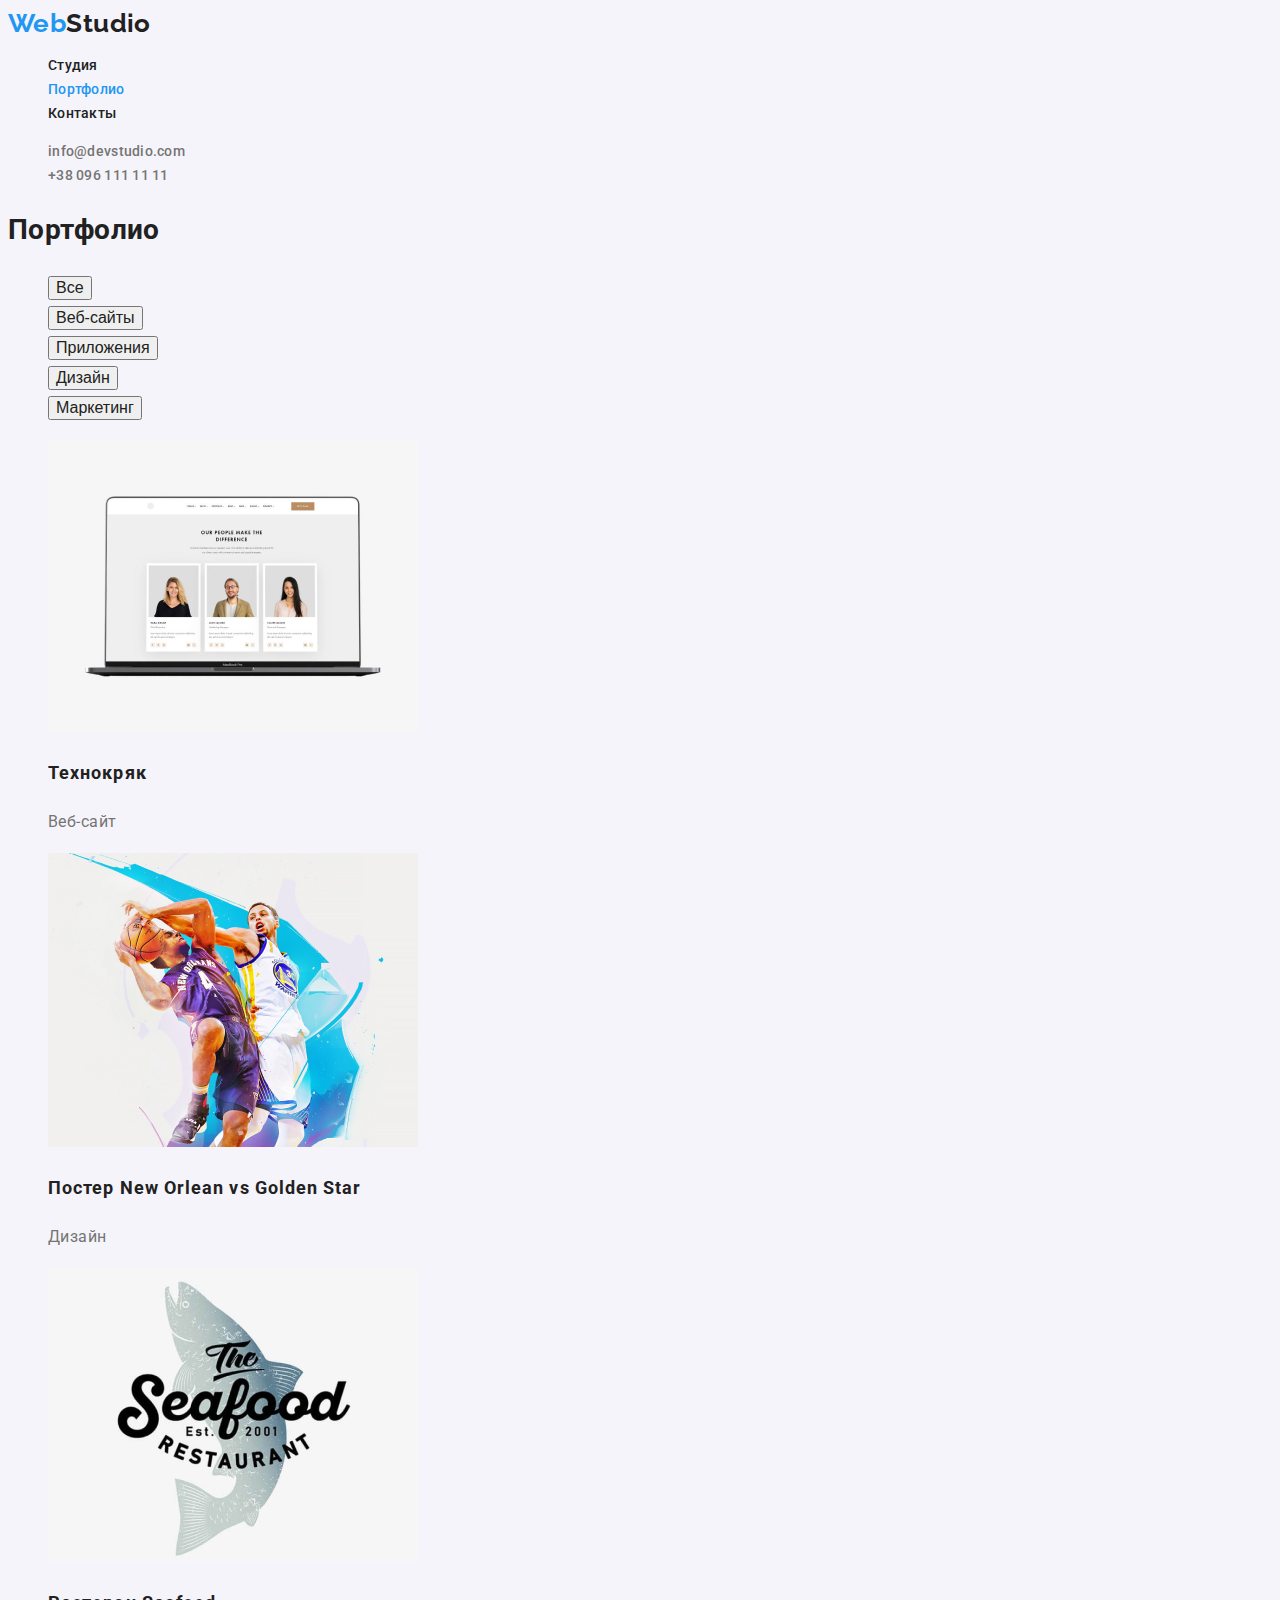
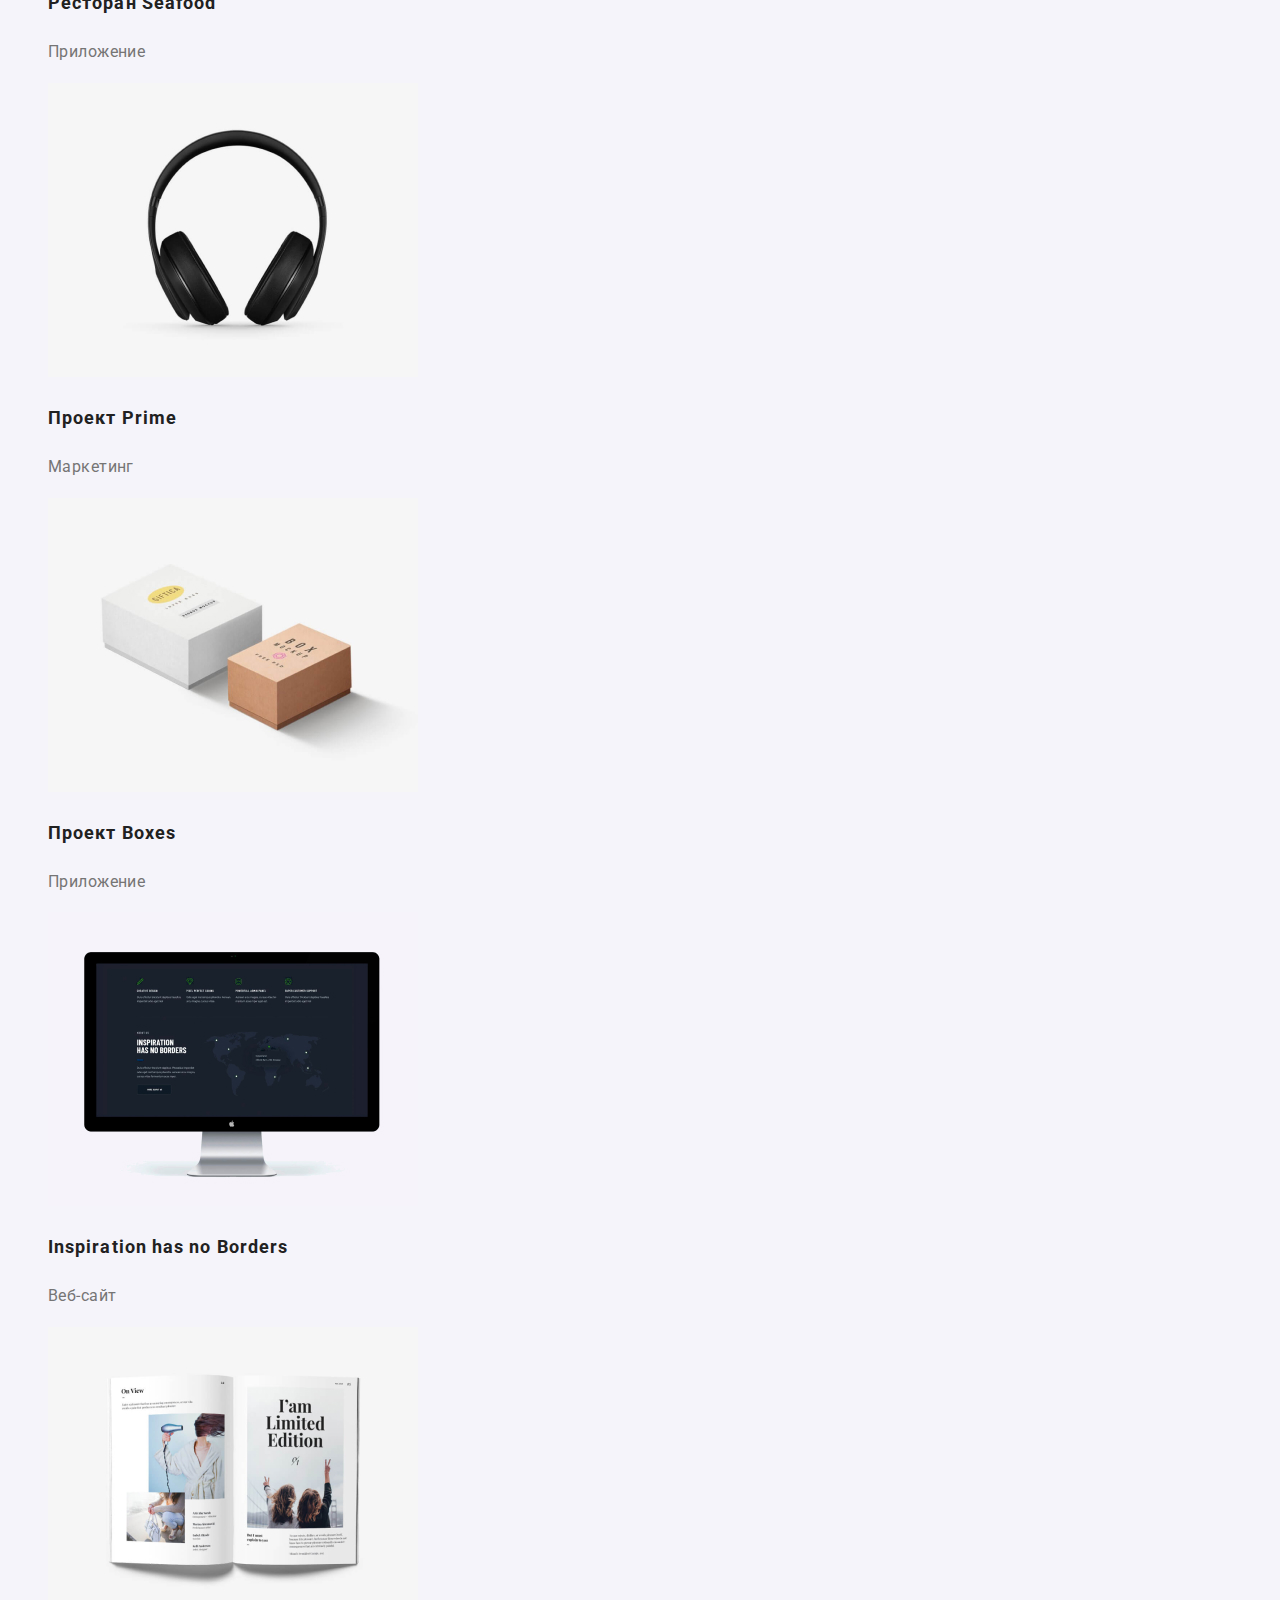
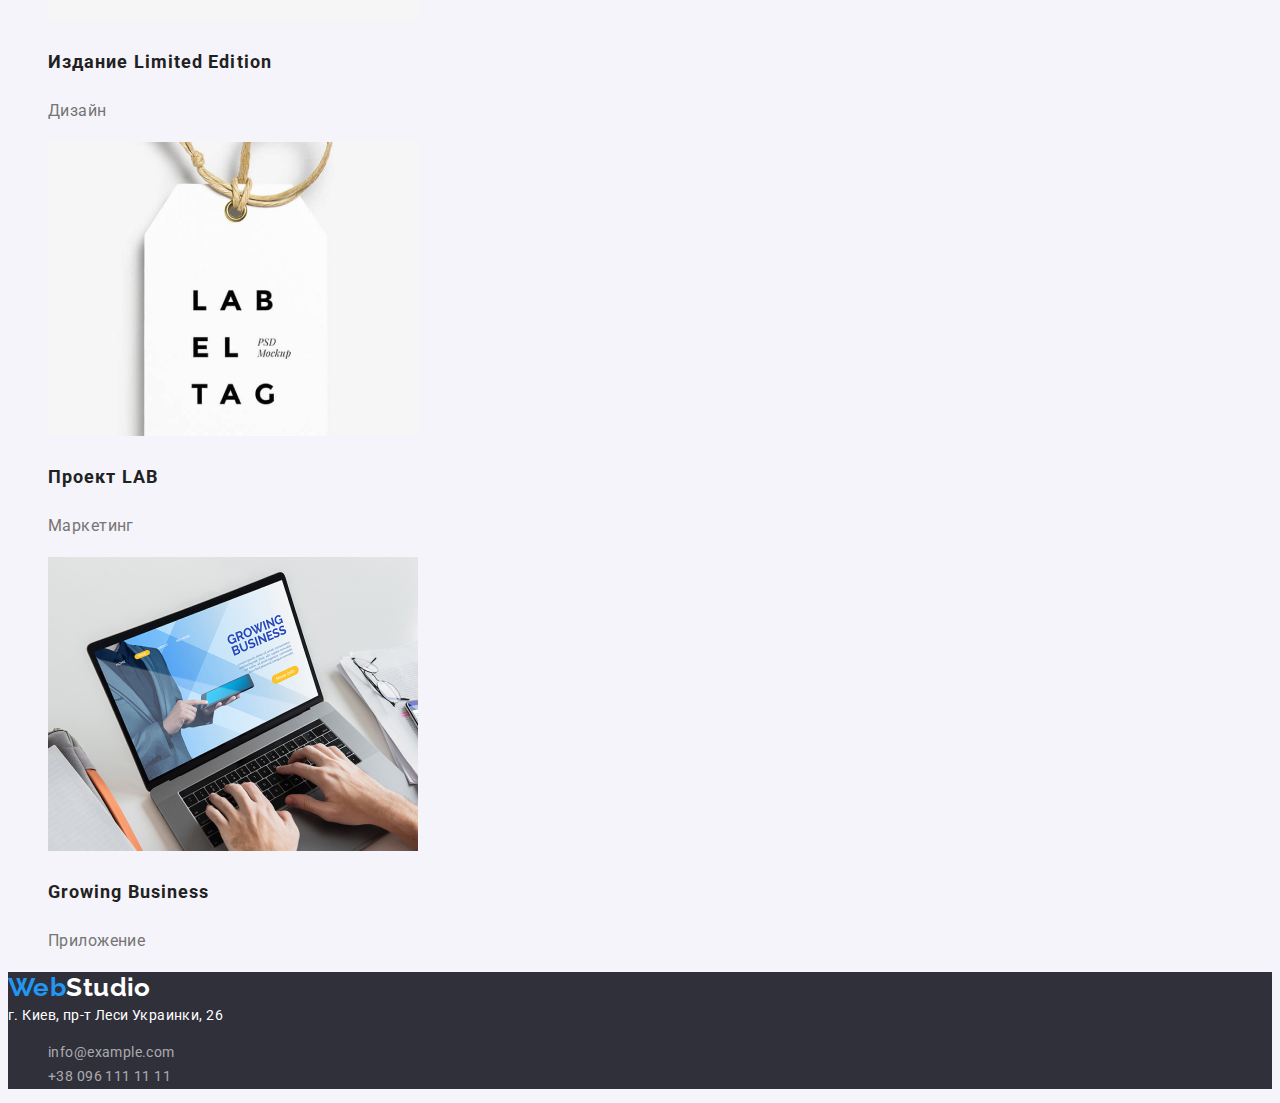
==== portfolio.html @ cd952262 "First commit" ====
<!DOCTYPE html>
<html lang="ru">
    

<head>
    <meta charset="UTF-8">
    <meta name="viewport" content="width=device-width, initial-scale=1.0">
    <title lang="en">Web Studio</title>
    <link rel="preconnect" href="https://fonts.gstatic.com">
    <link href="https://fonts.googleapis.com/css2?family=Raleway:wght@700&family=Roboto:wght@400;500;700&display=swap"
        rel="stylesheet">
    <link rel="stylesheet" href="./css/styles.css">
</head>

<body>
    <header>
        <nav class="site-nav">
            <a href="./index.html" lang="en" class="logo"><span class="logo-web">Web</span>Studio</a>
            <ul>
                <li><a href="./index.html" class="link">Студия</a></li>
                <li><a href="./portfolio.html" class="link current">Портфолио</a></li>
                <li><a href="" class="link">Контакты</a></li>
            </ul>
        </nav>

        <address class="site-nav">
            <ul>
                <li><a href="mailto:info@devstudio.com" class="address">info@devstudio.com</a></li>
                <li><a href="tel:+380961111111" class="address">+38 096 111 11 11</a></li>
            </ul>
        </address>
    </header>
<main>
<section>
    <h1>Портфолио</h1>
    <ul class="filter">
        <li>
            <button type="button" class="filter-button">
             Все
             </button>
        </li>
        <li>
            <button type="button" class="filter-button">
             Веб-сайты
             </button>
        </li>
        <li>
            <button type="button" class="filter-button">
             Приложения
             </button>
        </li>
        <li>
            <button type="button" class="filter-button">
             Дизайн
             </button>
        </li>
        <li>
            <button type="button" class="filter-button">
             Маркетинг
             </button>
        </li>
    </ul>

    <ul class="projects">
        <li>
            <a href="" class="item-link">
                <img src="./images/portfolio-1.jpg" alt="Ноутбук с открытым веб-сайтом" width="370" height="294">
                <h2 class="item-link company">Технокряк</h2>
                <p class="item-link filter">Веб-сайт</p>
            </a>
        </li>
        <li>
            <a href="" class="item-link">
                <img src="./images/portfolio-2.jpg" alt="Постер New Orlean" width="370" height="294">
                <h2 class="item-link company">Постер New Orlean vs Golden Star</h2>
                <p class="item-link filter">Дизайн</p>
            </a>
        </li>
        <li>
            <a href="" class="item-link">
                <img src="./images/portfolio-3.jpg" alt="Логотип сиифууд" width="370" height="294">
                <h2 class="item-link company">Ресторан Seafood</h2>
                <p  class="item-link filter">Приложение</p>
            </a>
        </li>
        <li>
            <a href="" class="item-link">
                <img src="./images/portfolio-4.jpg" alt="Наушники" width="370" height="294">
                <h2 class="item-link company">Проект Prime</h2>
                <p class="item-link filter">Маркетинг</p>
            </a>
        </li>
        <li>
            <a href="" class="item-link">
                <img src="./images/portfolio-5.jpg" alt="Две коробки" width="370" height="294">
                <h2 class="item-link company">Проект Boxes</h2>
                <p class="item-link filter">Приложение</p>
            </a>
        </li>
        <li>
            <a href="" class="item-link">
                <img src="./images/portfolio-6.jpg" alt="Аймак с открытым веб-сайтом" width="370" height="294">
                <h2 class="item-link company">Inspiration has no Borders</h2>
                <p class="item-link filter">Веб-сайт</p>
            </a>
        </li>
        <li>
            <a href="" class="item-link">
                <img src="./images/portfolio-7.jpg" alt="Открытый журнал" width="370" height="294">
                <h2 class="item-link company">Издание Limited Edition</h2>
                <p class="item-link filter">Дизайн</p>
            </a>
        </li>
        <li>
            <a href=""  class="item-link">
                <img src="./images/portfolio-8.jpg" alt="Лейбл на шнурочке" width="370" height="294">
                <h2 class="item-link company">Проект LAB</h2>
                <p class="item-link filter">Маркетинг</p>
            </a>
        </li>
        <li>
            <a href="" class="item-link">
                <img src="./images/portfolio-9.jpg" alt="Ноутбук с открытым веб-сайтом" width="370" height="294">
                <h2 class="item-link company">Growing Business</h2>
                <p href="" class="item-link filter">Приложение</p>
            </a>
        </li>
    </ul>
</section>
</main>
    

    <footer class="footer">
    
        <a href="./index.html" lang="en" class="logo"><span class="logo-web">Web</span>Studio</a>
    
    
        <address class="address">
            г. Киев, пр-т Леси Украинки, 26
        </address>
        <ul>
            <li><a href="mailto:info@example.com" class="link">info@example.com</a></li>
            <li><a href="tel:+380961111111" class="link">+38 096 111 11 11</a></li>
        </ul>
    
    
    </footer>
    </body>
    
    </html>
---- css/styles.css ----
/*
Цветовая палитра:
черный цвет текста #212121
серый цвет текста #757575
белый цвет текста #FFFFFF
голубой цвет #2196F3
цвет фона #F5F4FA
*/

:root {
  --primary-text-color: #212121;
  --secondary-text-color: #757575;
  --accent-color: #2196f3;
  --second-accent-color: #ffffff;
  --background-color: #f5f4fa;
  --fotter-link-color: rgba(255, 255, 255, 0.6);
  --secondary-backround-color: #2f303a;
}

/*Убираем точки у элементов списка  */
ul {
  list-style: none;
}

/* Меняем цвет бекграунда и текста */
body {
  background-color: var(--background-color);
  color: var(--primary-text-color);
  font-family: Roboto, sans-serif;
  font-size: 14px;
  line-height: 1.71;
  letter-spacing: 0.03em;
}

.team h2,
.wedo h2 {
  font-weight: 700;
  font-size: 36px;
  line-height: 1.16;
  text-align: center;
  letter-spacing: 0.03em;
}
/* меняем шрифт h3 принципов */
.principles h3 {
  font-weight: 700;
  font-size: 14px;
  line-height: 1.14;
  text-transform: uppercase;
}

/* меняем шрифт h3 команды */

.team h3 {
  font-weight: 500;
  font-size: 16px;
  line-height: 1.19;
  text-align: center;
}

/* Меняем секондари текст */
.team .secondary-text {
  font-size: 16px;
  line-height: 1.19;
  text-align: center;
}

/* Красим часть Лого */
.logo-web {
  color: var(--accent-color);
}

/* Шрифт лого */
.logo {
  font-family: Raleway, sans-serif;
  font-weight: 700;
  font-size: 26px;
  line-height: 1.19;
}
/*  */

/* Меняем цвет ссылок*/
.site-nav .link,
.filter .filter-button,
.item-link,
.logo {
  color: var(--primary-text-color);
  text-decoration: none;
}

/* Меняем шрифт в навигации */
.site-nav .link,
.site-nav .address {
  font-style: normal;
  font-weight: 500;
  font-size: 14px;
  line-height: 1.14;
  letter-spacing: 0.02em;
  text-decoration: none;
}

/* .site-nav .link:hover, */
.site-nav .link:focus,
.site-nav .link:hover,
.site-nav .address:hover,
.site-nav .address:focus,
.footer .link:hover,
.footer .link:focus {
  color: var(--accent-color);
}

/* Цвет ссылки на текущей странице */

.site-nav .current {
  color: var(--accent-color);
}

/* меняем цвет кнопок фильтра */
.filter .filter-button:hover,
.filter .filter-button:focus,
.hero .button {
  color: var(--second-accent-color);
  background-color: var(--accent-color);
}

/* текст кнопок фильтра */

.filter .filter-button {
  font-weight: 500;
  font-size: 16px;
  line-height: 1, 62;
  text-align: center;
}

/* Меняем шрифт героя */
.hero-title {
  color: var(--second-accent-color);
  font-weight: 900;
  font-size: 44px;
  line-height: 1.36;
  text-align: center;
  letter-spacing: 0.06em;
  text-transform: uppercase;
}

/* Меняем цвет текста в абзацах и почты и телефона*/
.secondary-text,
.site-nav .address {
  color: var(--secondary-text-color);
}

/* Меняем цвет текста ссылок в подвале*/

.footer .link {
  color: var(--fotter-link-color);
  text-decoration: none;
}

.footer .address {
  color: var(--second-accent-color);
  font-size: 14px;
  line-height: 1.71;
  font-style: normal;
}

.footer .logo {
  color: var(--second-accent-color);
}

/* Меняем бекграунд героя и футера  */
.hero,
.footer {
  background-color: var(--secondary-backround-color);
}

.company {
  font-weight: 700;
  font-size: 18px;
  line-height: 2;
  letter-spacing: 0.06em;
}

.filter {
  color: var(--secondary-text-color);
  font-size: 16px;
  line-height: 1.87;
}
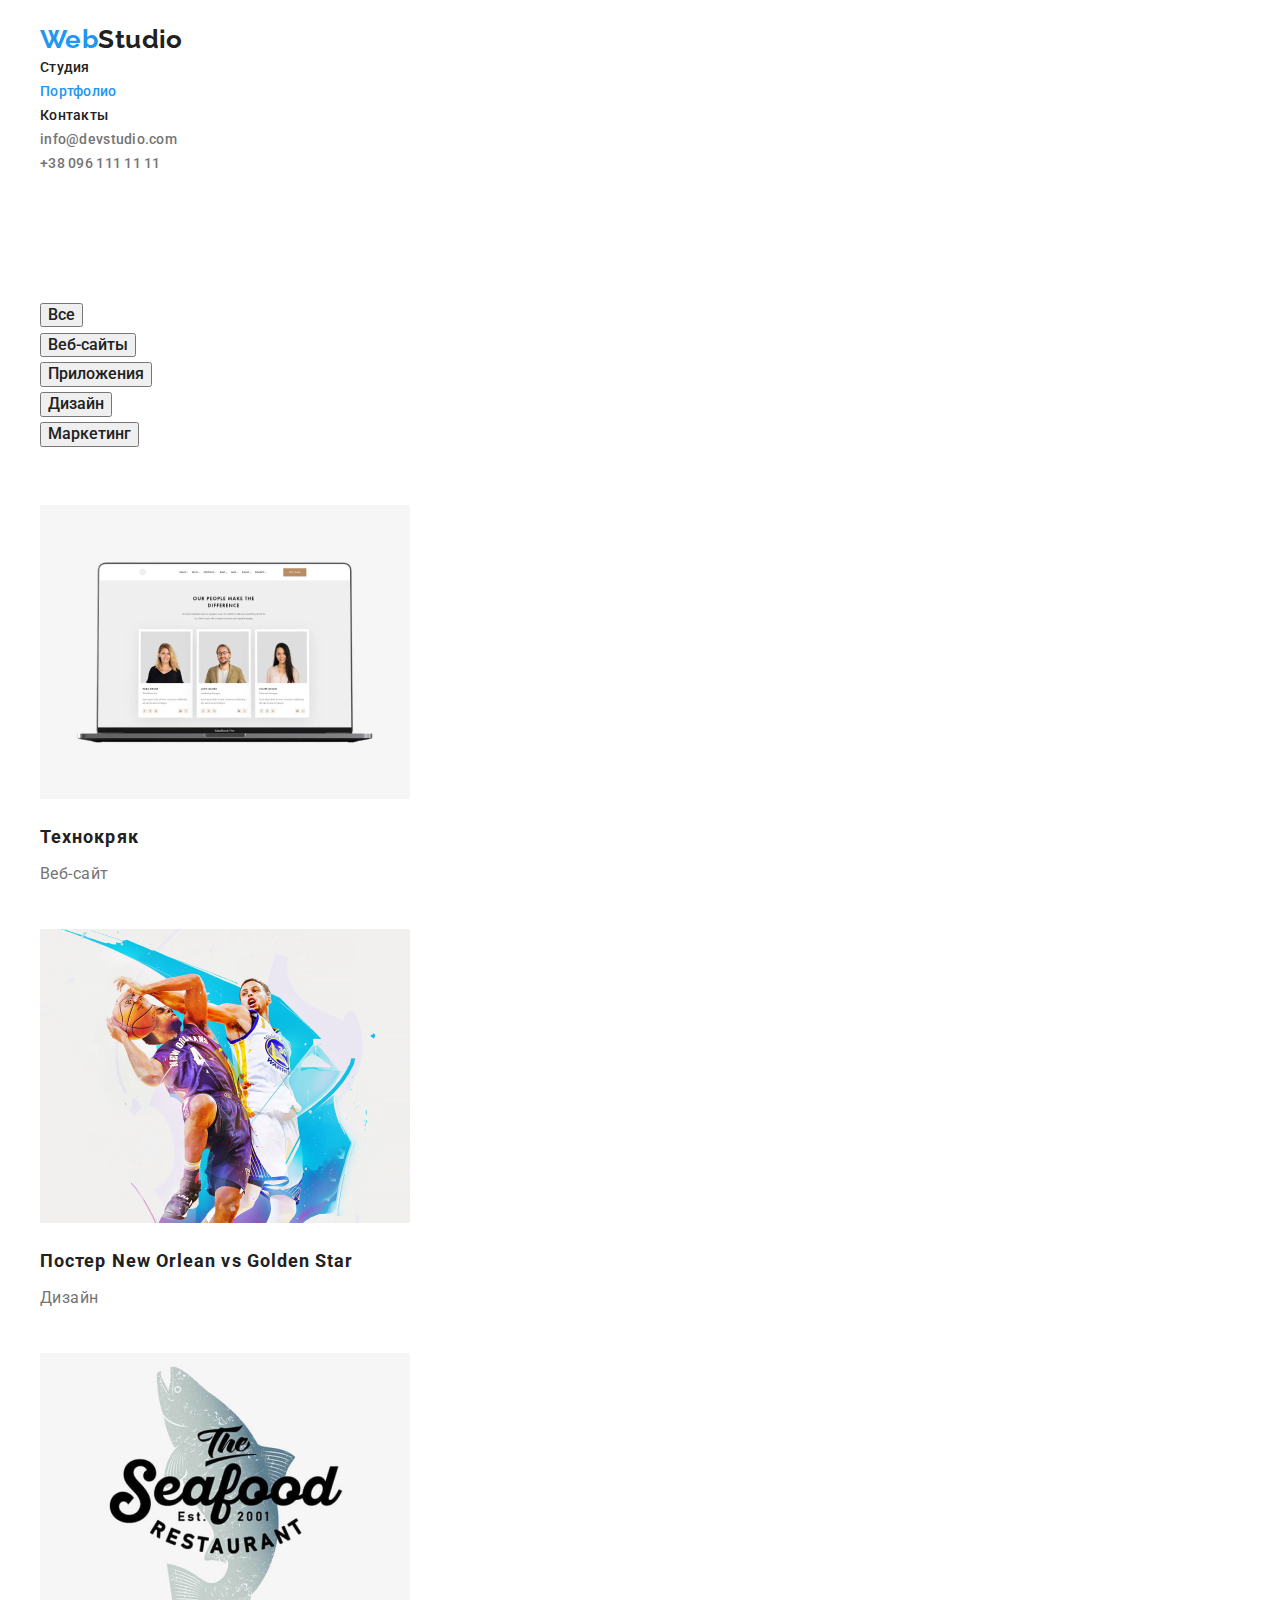
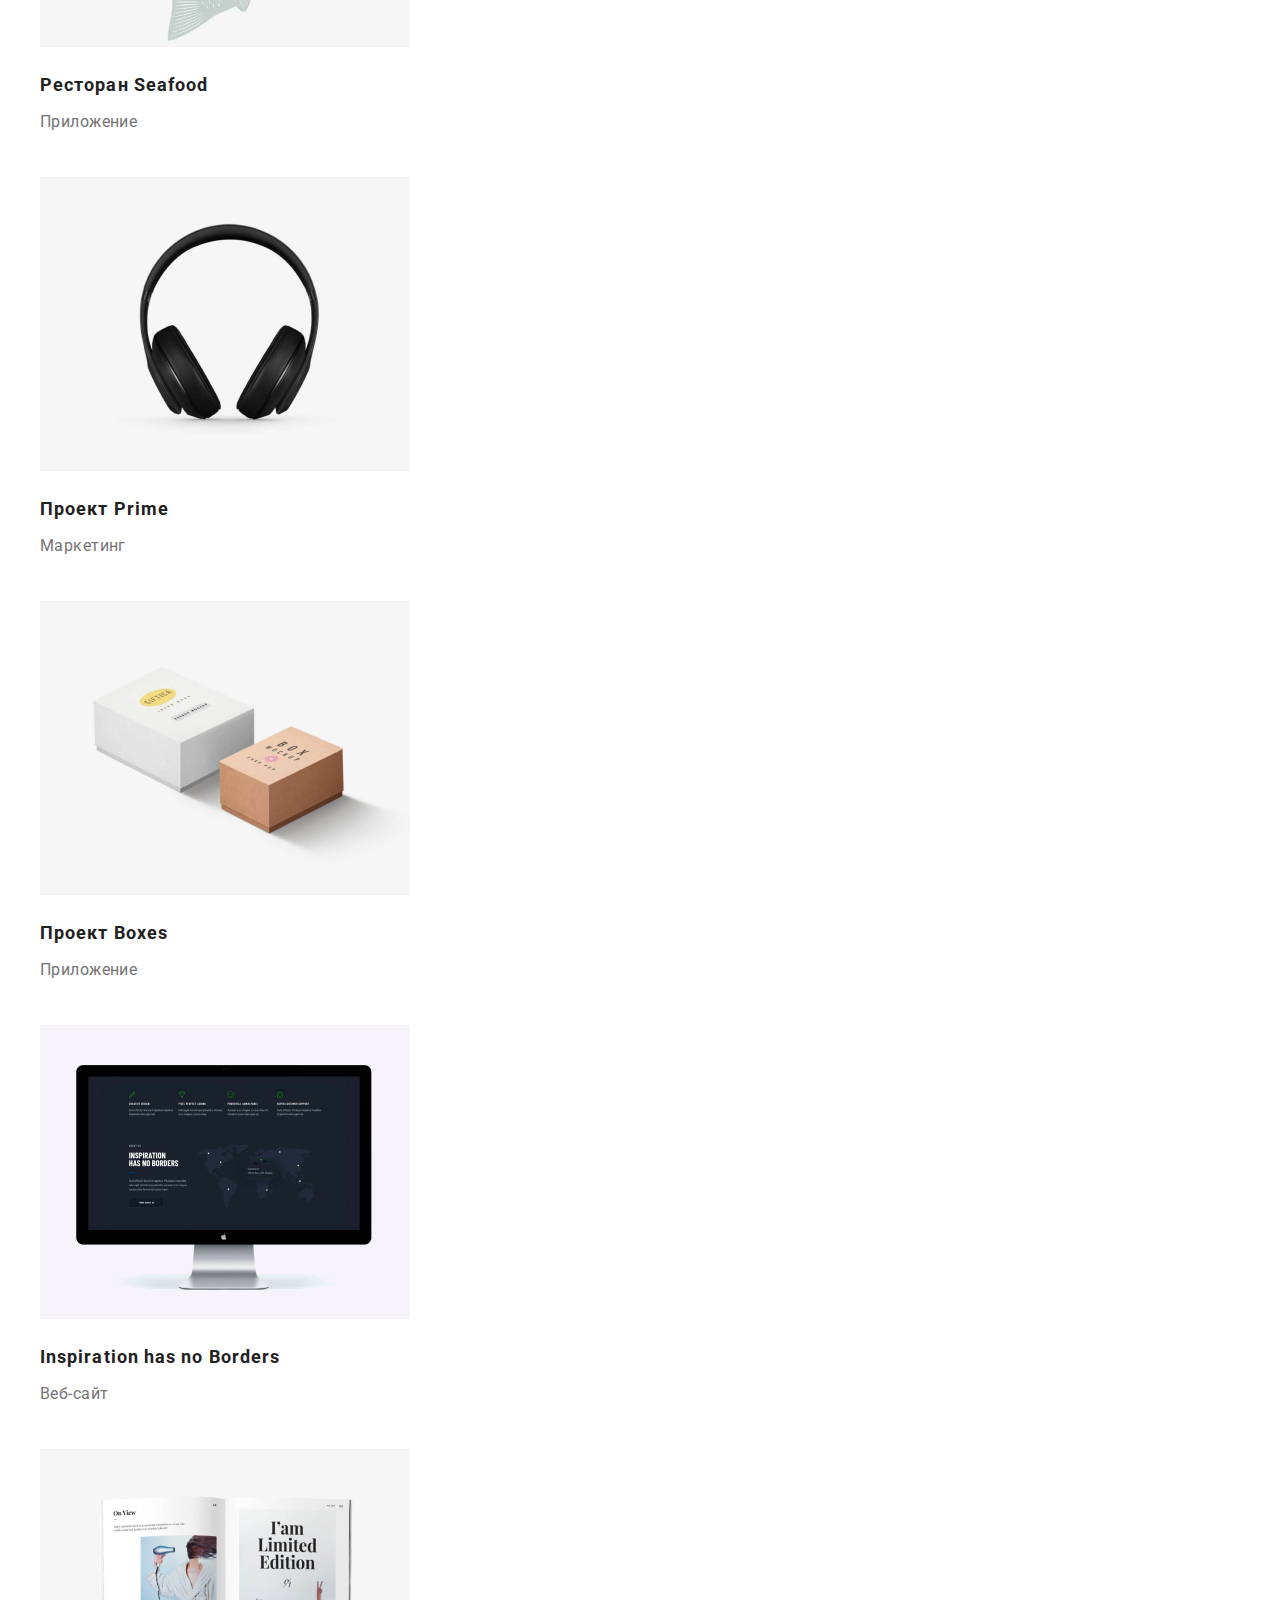
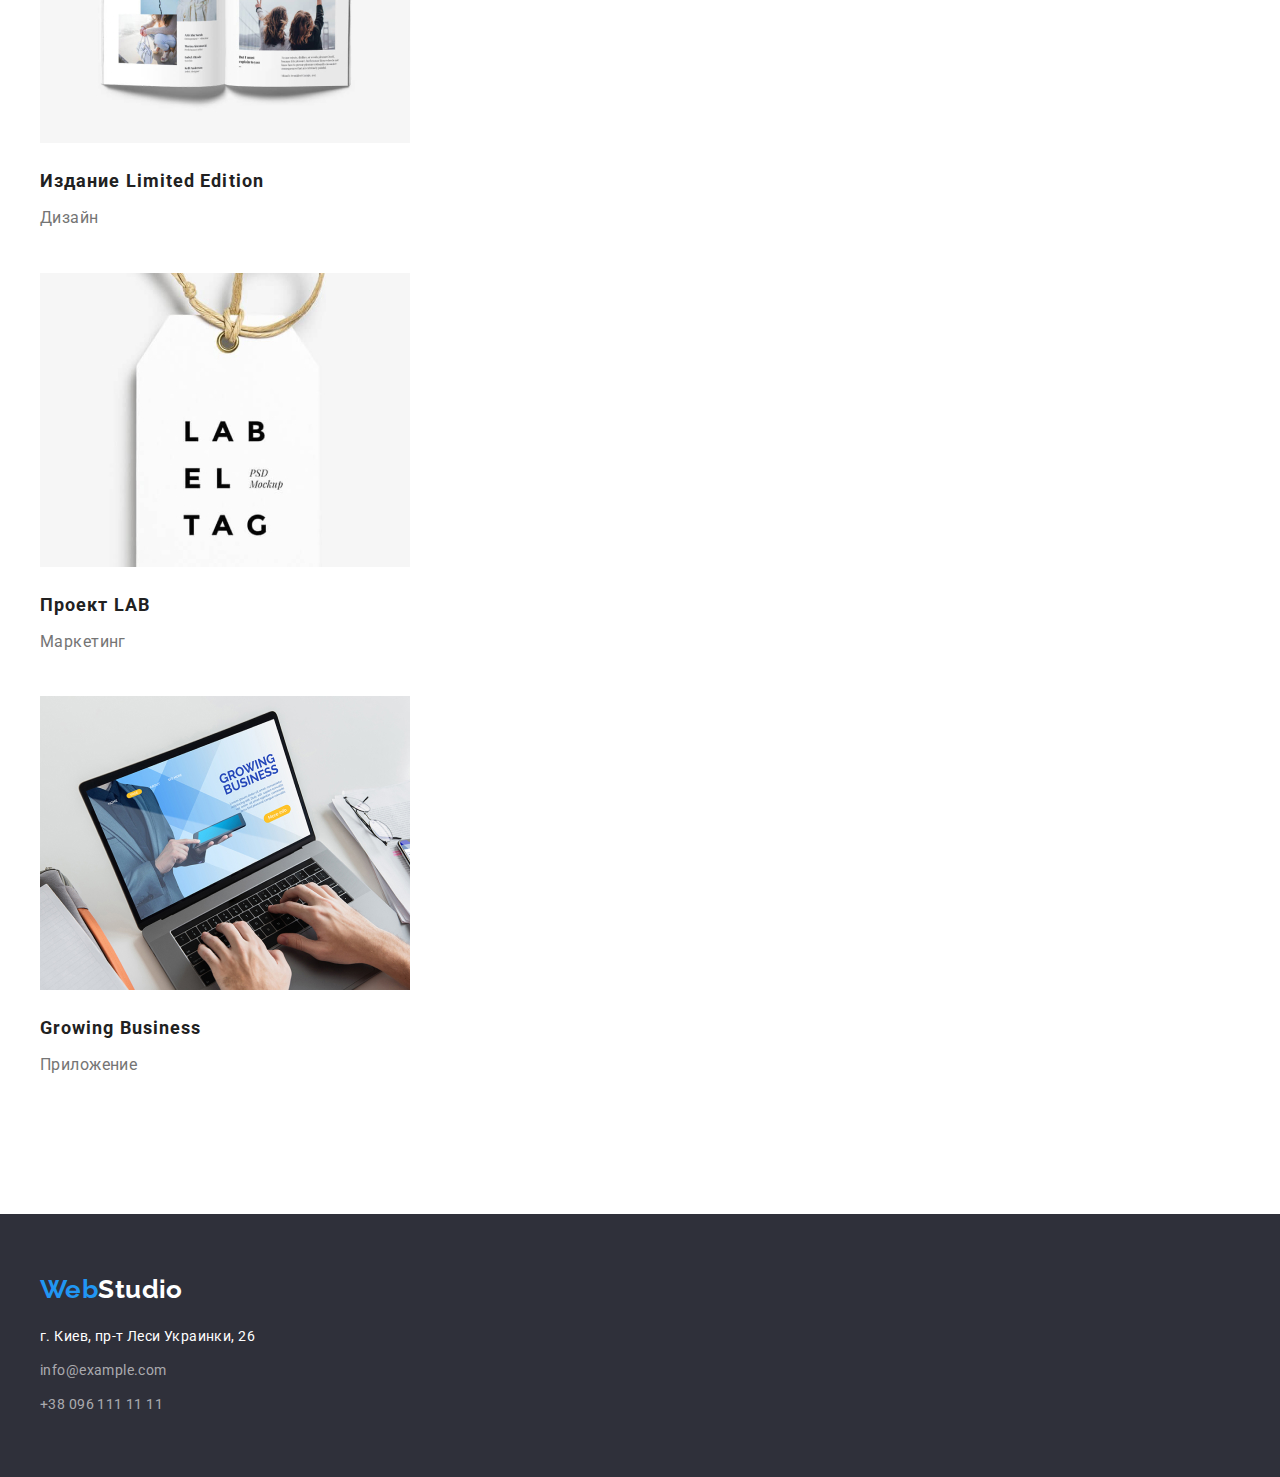
==== commit 5138dcd2: "Добавляет падинг и маржн" ====
--- a/portfolio.html
+++ b/portfolio.html
@@ -1,38 +1,43 @@
 <!DOCTYPE html>
 <html lang="ru">
-    
 
 <head>
     <meta charset="UTF-8">
     <meta name="viewport" content="width=device-width, initial-scale=1.0">
     <title lang="en">Web Studio</title>
     <link rel="preconnect" href="https://fonts.gstatic.com">
-    <link href="https://fonts.googleapis.com/css2?family=Raleway:wght@700&family=Roboto:wght@400;500;700&display=swap"
+    <link
+        href="https://fonts.googleapis.com/css2?family=Raleway:wght@700&family=Roboto:wght@400;500;700;900&display=swap"
         rel="stylesheet">
+
+    <link rel="stylesheet"
+        href="https://cdnjs.cloudflare.com/ajax/libs/modern-normalize/1.0.0/modern-normalize.min.css">
     <link rel="stylesheet" href="./css/styles.css">
 </head>
 
 <body>
-    <header>
-        <nav class="site-nav">
-            <a href="./index.html" lang="en" class="logo"><span class="logo-web">Web</span>Studio</a>
-            <ul>
-                <li><a href="./index.html" class="link">Студия</a></li>
-                <li><a href="./portfolio.html" class="link current">Портфолио</a></li>
-                <li><a href="" class="link">Контакты</a></li>
-            </ul>
-        </nav>
-
-        <address class="site-nav">
-            <ul>
-                <li><a href="mailto:info@devstudio.com" class="address">info@devstudio.com</a></li>
-                <li><a href="tel:+380961111111" class="address">+38 096 111 11 11</a></li>
-            </ul>
-        </address>
+    <header class="header">
+        <div class="container">
+            <nav class="site-nav">
+                <a href="./" lang="en" class="logo"><span class="logo-web">Web</span>Studio</a>
+                <ul>
+                    <li class="nav-item"><a href="./index.html" class="link">Студия</a></li>
+                    <li class="nav-item"><a href="./portfolio.html" class="link current">Портфолио</a></li>
+                    <li class="nav-item"><a href="" class="link">Контакты</a></li>
+                </ul>
+            </nav>
+            <address class="site-nav">
+                <ul>
+                    <li><a href="mailto:info@devstudio.com" class="address">info@devstudio.com</a></li>
+                    <li><a href="tel:+380961111111" class="address">+38 096 111 11 11</a></li>
+                </ul>
+            </address>
+        </div>
     </header>
 <main>
-<section>
-    <h1>Портфолио</h1>
+<section class="container portfolio">
+    <div class="filter-block">
+    <h1 class="none-display">Портфолио</h1>
     <ul class="filter">
         <li>
             <button type="button" class="filter-button">
@@ -60,65 +65,66 @@
              </button>
         </li>
     </ul>
-
+    </div>
+    <div class="projects-block">
     <ul class="projects">
-        <li>
+        <li class="project-item">
             <a href="" class="item-link">
                 <img src="./images/portfolio-1.jpg" alt="Ноутбук с открытым веб-сайтом" width="370" height="294">
                 <h2 class="item-link company">Технокряк</h2>
                 <p class="item-link filter">Веб-сайт</p>
             </a>
         </li>
-        <li>
+        <li class="project-item">
             <a href="" class="item-link">
                 <img src="./images/portfolio-2.jpg" alt="Постер New Orlean" width="370" height="294">
                 <h2 class="item-link company">Постер New Orlean vs Golden Star</h2>
                 <p class="item-link filter">Дизайн</p>
             </a>
         </li>
-        <li>
+        <li class="project-item">
             <a href="" class="item-link">
                 <img src="./images/portfolio-3.jpg" alt="Логотип сиифууд" width="370" height="294">
                 <h2 class="item-link company">Ресторан Seafood</h2>
                 <p  class="item-link filter">Приложение</p>
             </a>
         </li>
-        <li>
+        <li class="project-item">
             <a href="" class="item-link">
                 <img src="./images/portfolio-4.jpg" alt="Наушники" width="370" height="294">
                 <h2 class="item-link company">Проект Prime</h2>
                 <p class="item-link filter">Маркетинг</p>
             </a>
         </li>
-        <li>
+        <li class="project-item">
             <a href="" class="item-link">
                 <img src="./images/portfolio-5.jpg" alt="Две коробки" width="370" height="294">
                 <h2 class="item-link company">Проект Boxes</h2>
                 <p class="item-link filter">Приложение</p>
             </a>
         </li>
-        <li>
+        <li class="project-item">
             <a href="" class="item-link">
                 <img src="./images/portfolio-6.jpg" alt="Аймак с открытым веб-сайтом" width="370" height="294">
                 <h2 class="item-link company">Inspiration has no Borders</h2>
                 <p class="item-link filter">Веб-сайт</p>
             </a>
         </li>
-        <li>
+        <li class="project-item">
             <a href="" class="item-link">
                 <img src="./images/portfolio-7.jpg" alt="Открытый журнал" width="370" height="294">
                 <h2 class="item-link company">Издание Limited Edition</h2>
                 <p class="item-link filter">Дизайн</p>
             </a>
         </li>
-        <li>
+        <li class="project-item">
             <a href=""  class="item-link">
                 <img src="./images/portfolio-8.jpg" alt="Лейбл на шнурочке" width="370" height="294">
                 <h2 class="item-link company">Проект LAB</h2>
                 <p class="item-link filter">Маркетинг</p>
             </a>
         </li>
-        <li>
+        <li class="project-item">
             <a href="" class="item-link">
                 <img src="./images/portfolio-9.jpg" alt="Ноутбук с открытым веб-сайтом" width="370" height="294">
                 <h2 class="item-link company">Growing Business</h2>
@@ -126,24 +132,26 @@
             </a>
         </li>
     </ul>
+    </div>
 </section>
 </main>
     
 
     <footer class="footer">
+        <div class="container">
     
-        <a href="./index.html" lang="en" class="logo"><span class="logo-web">Web</span>Studio</a>
+            <a href="./" lang="en" class="logo"><span class="logo-web">Web</span>Studio</a>
     
     
-        <address class="address">
-            г. Киев, пр-т Леси Украинки, 26
-        </address>
-        <ul>
-            <li><a href="mailto:info@example.com" class="link">info@example.com</a></li>
-            <li><a href="tel:+380961111111" class="link">+38 096 111 11 11</a></li>
-        </ul>
+            <address class="address">
+                г. Киев, пр-т Леси Украинки, 26
+            </address>
+            <ul class="footer-contacts">
+                <li class="mrg"><a href="mailto:info@example.com" class="link">info@example.com</a></li>
+                <li><a href="tel:+380961111111" class="link">+38 096 111 11 11</a></li>
+            </ul>
     
-    
+        </div>
     </footer>
     </body>
     
--- a/css/styles.css
+++ b/css/styles.css
@@ -12,16 +12,26 @@
   --secondary-text-color: #757575;
   --accent-color: #2196f3;
   --second-accent-color: #ffffff;
-  --background-color: #f5f4fa;
+  --background-color: #ffffff;
   --fotter-link-color: rgba(255, 255, 255, 0.6);
-  --secondary-backround-color: #2f303a;
+  --secondary-background-color: #2f303a;
+  --third-background-color: #f5f4fa;
 }
 
 /*Убираем точки у элементов списка  */
 ul {
   list-style: none;
-}
-
+  padding: 0;
+  margin: 0;
+}
+h1,
+h2,
+h3,
+h4,
+p {
+  margin: 0;
+  padding: 0;
+}
 /* Меняем цвет бекграунда и текста */
 body {
   background-color: var(--background-color);
@@ -31,6 +41,10 @@
   line-height: 1.71;
   letter-spacing: 0.03em;
 }
+.header {
+  padding-top: 24px;
+  padding-bottom: 24px;
+}
 
 .team h2,
 .wedo h2 {
@@ -55,6 +69,7 @@
   font-size: 16px;
   line-height: 1.19;
   text-align: center;
+  margin-bottom: 10px;
 }
 
 /* Меняем секондари текст */
@@ -122,6 +137,19 @@
   background-color: var(--accent-color);
 }
 
+/* Делаем кнопку */
+.button {
+  font-weight: bold;
+  font-size: 16px;
+  line-height: 1.87;
+  letter-spacing: 0.06em;
+  text-align: center;
+  padding: 10px 32px;
+  min-width: 200px;
+  box-shadow: 0px 4px 4px rgba(0, 0, 0, 0.15);
+  border-radius: 4px;
+}
+
 /* текст кнопок фильтра */
 
 .filter .filter-button {
@@ -132,7 +160,15 @@
 }
 
 /* Меняем шрифт героя */
+
+.hero {
+  margin-bottom: 94px;
+  text-align: center;
+}
+
 .hero-title {
+  margin-top: 0;
+  margin-bottom: 30px;
   color: var(--second-accent-color);
   font-weight: 900;
   font-size: 44px;
@@ -169,7 +205,7 @@
 /* Меняем бекграунд героя и футера  */
 .hero,
 .footer {
-  background-color: var(--secondary-backround-color);
+  background-color: var(--secondary-background-color);
 }
 
 .company {
@@ -184,3 +220,98 @@
   font-size: 16px;
   line-height: 1.87;
 }
+
+.container {
+  width: 1230px;
+  margin-left: auto;
+  margin-right: auto;
+  padding-left: 15px;
+  padding-right: 15px;
+}
+
+.none-display {
+  display: none;
+}
+
+.principles {
+  margin-bottom: 94px;
+}
+
+.principles-list h3 {
+  margin-bottom: 10px;
+}
+
+.wedo-title {
+  margin-bottom: 50px;
+}
+
+.wedo img {
+  display: block;
+}
+
+.wedo {
+  margin-bottom: 94px;
+}
+
+.team {
+  background-color: var(--third-background-color);
+}
+
+.team h2 {
+  padding-top: 94px;
+  margin-bottom: 50px;
+}
+
+.team img {
+  display: block;
+  margin-bottom: 30px;
+}
+
+.team ul {
+  padding-bottom: 94px;
+}
+
+.footer .container {
+  padding-top: 60px;
+  padding-bottom: 60px;
+}
+
+.footer .logo {
+  display: inline-block;
+  margin-bottom: 20px;
+}
+
+.footer .address {
+  margin-bottom: 10px;
+}
+
+.footer-contacts > li:not(:last-child) {
+  margin-bottom: 10px;
+}
+
+/* Страница портфолио */
+.portfolio {
+  margin-top: 100px;
+  margin-bottom: 114px;
+}
+
+.filter-block {
+  margin-bottom: 56px;
+}
+
+.projects img {
+  display: block;
+  margin-bottom: 20px;
+}
+
+.projects H2 {
+  margin-bottom: 4px;
+}
+
+.project-item p {
+  padding-bottom: 20px;
+}
+
+.project-item {
+  margin-bottom: 20px;
+}
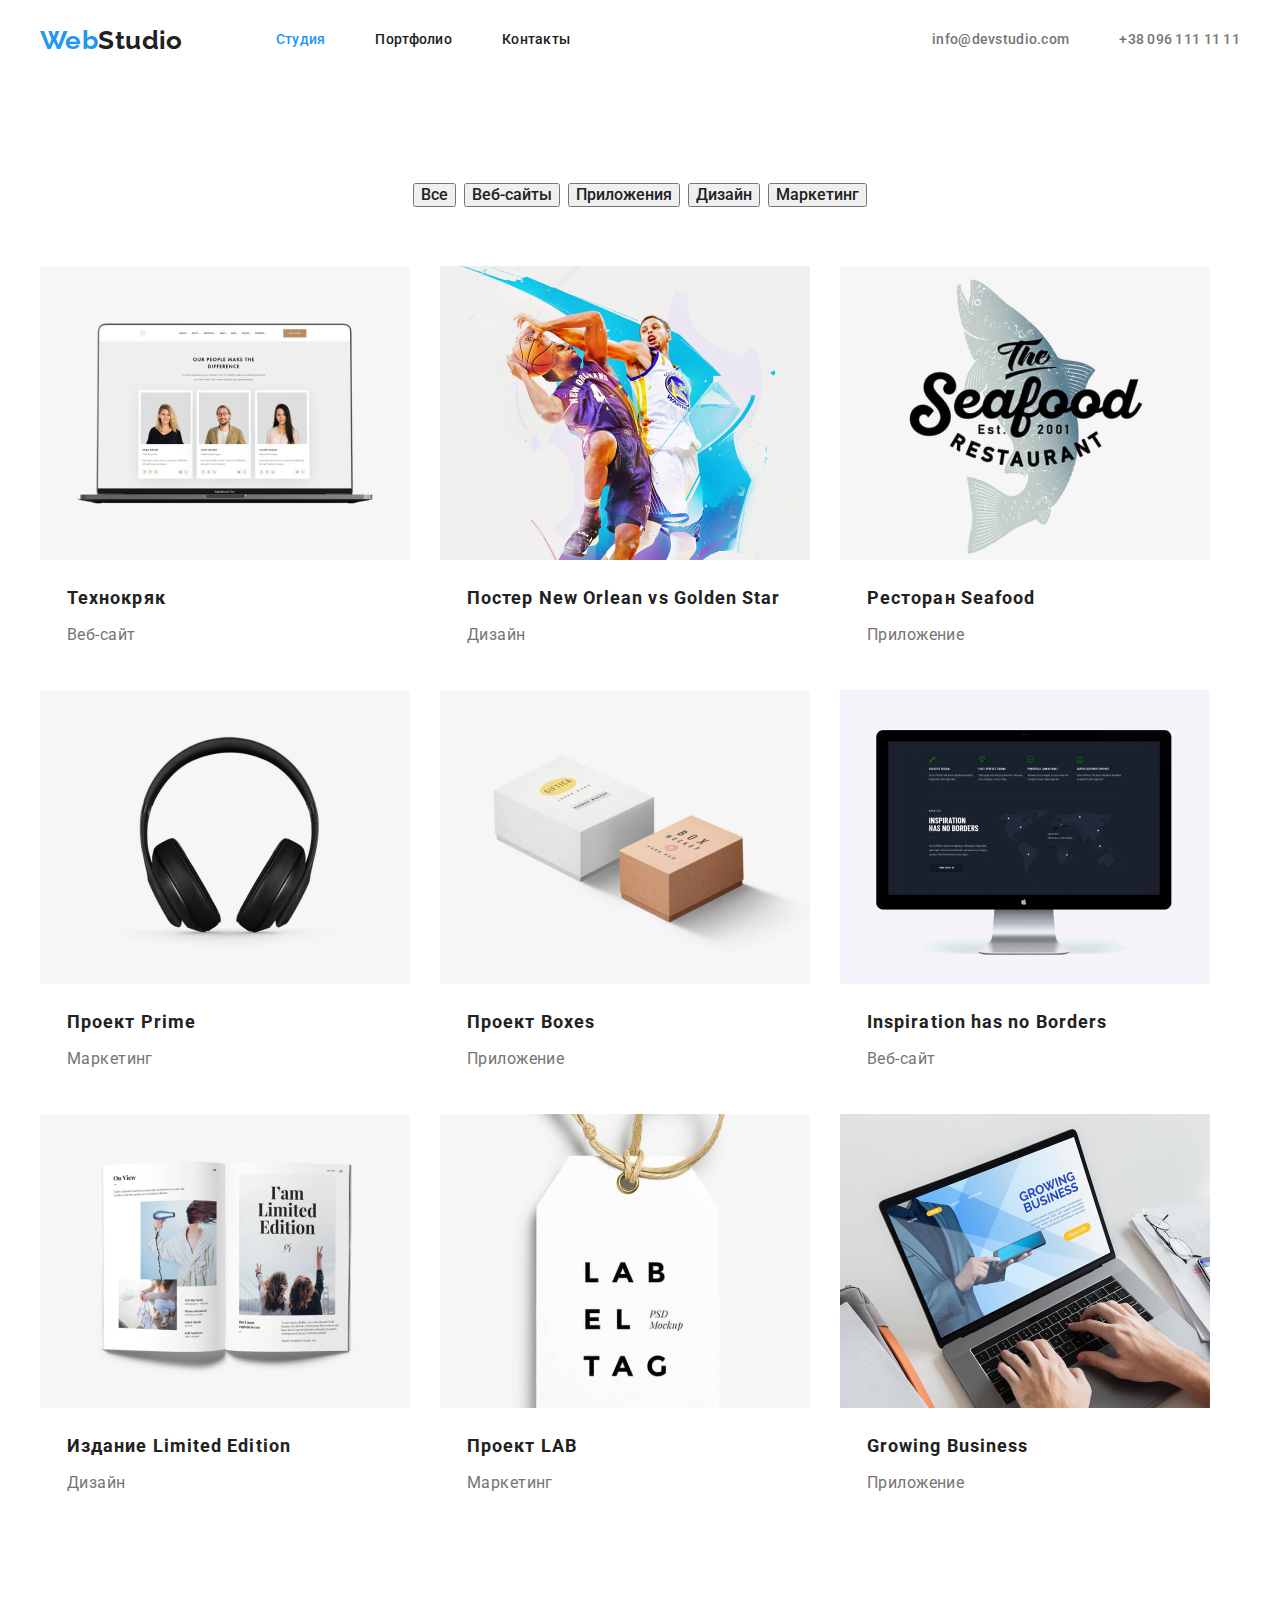
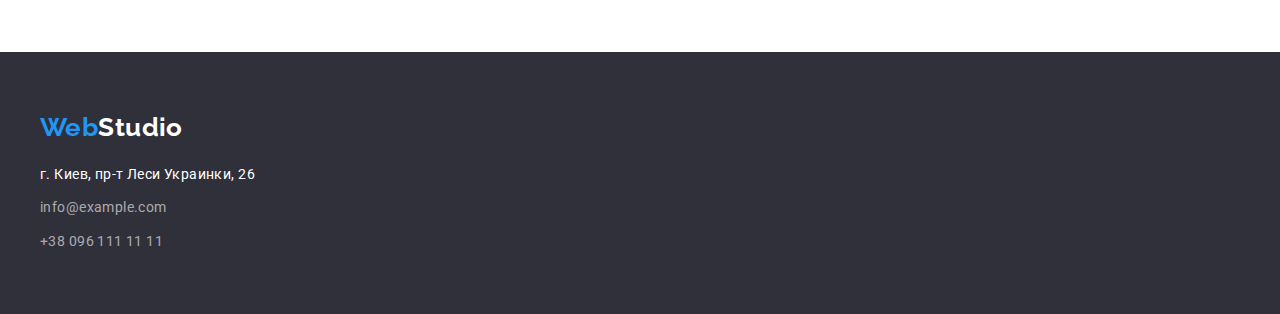
==== commit bd820118: "Добавляет флексы" ====
--- a/portfolio.html
+++ b/portfolio.html
@@ -17,28 +17,28 @@
 
 <body>
     <header class="header">
-        <div class="container">
-            <nav class="site-nav">
+        <div class="container do-flex">
+            <nav class="site-nav do-flex">
                 <a href="./" lang="en" class="logo"><span class="logo-web">Web</span>Studio</a>
                 <ul>
-                    <li class="nav-item"><a href="./index.html" class="link">Студия</a></li>
-                    <li class="nav-item"><a href="./portfolio.html" class="link current">Портфолио</a></li>
+                    <li class="nav-item"><a href="./index.html" class="link current">Студия</a></li>
+                    <li class="nav-item"><a href="./portfolio.html" class="link">Портфолио</a></li>
                     <li class="nav-item"><a href="" class="link">Контакты</a></li>
                 </ul>
             </nav>
             <address class="site-nav">
-                <ul>
-                    <li><a href="mailto:info@devstudio.com" class="address">info@devstudio.com</a></li>
-                    <li><a href="tel:+380961111111" class="address">+38 096 111 11 11</a></li>
+                <ul class="">
+                    <li class="address-item"><a href="mailto:info@devstudio.com" class="address">info@devstudio.com</a></li>
+                    <li class="address-item"><a href="tel:+380961111111" class="address">+38 096 111 11 11</a></li>
                 </ul>
             </address>
         </div>
     </header>
 <main>
-<section class="container portfolio">
+<section class="portfolio">
     <div class="filter-block">
     <h1 class="none-display">Портфолио</h1>
-    <ul class="filter">
+    <ul class="filter filtr-flex">
         <li>
             <button type="button" class="filter-button">
              Все
@@ -66,7 +66,7 @@
         </li>
     </ul>
     </div>
-    <div class="projects-block">
+    <div class="projects-block container">
     <ul class="projects">
         <li class="project-item">
             <a href="" class="item-link">
--- a/css/styles.css
+++ b/css/styles.css
@@ -41,9 +41,35 @@
   line-height: 1.71;
   letter-spacing: 0.03em;
 }
-.header {
-  padding-top: 24px;
-  padding-bottom: 24px;
+
+.do-flex {
+  display: flex;
+}
+
+.site-nav ul {
+  display: flex;
+}
+
+.site-nav .address-item:not(:last-child),
+.site-nav .nav-item:not(:last-child) {
+  margin-right: 50px;
+}
+
+.site-nav .nav-item .link,
+.site-nav .address {
+  display: block;
+  padding-top: 32px;
+  padding-bottom: 32px;
+}
+
+.site-nav.do-flex,
+.container.do-flex {
+  align-items: center;
+  justify-content: space-between;
+}
+
+.site-nav.do-flex ul {
+  margin-left: 93px;
 }
 
 .team h2,
@@ -86,6 +112,8 @@
 
 /* Шрифт лого */
 .logo {
+  /* margin-top: 25px; */
+
   font-family: Raleway, sans-serif;
   font-weight: 700;
   font-size: 26px;
@@ -113,7 +141,6 @@
   text-decoration: none;
 }
 
-/* .site-nav .link:hover, */
 .site-nav .link:focus,
 .site-nav .link:hover,
 .site-nav .address:hover,
@@ -241,6 +268,18 @@
   margin-bottom: 10px;
 }
 
+.principles-list {
+  display: flex;
+}
+
+.principles-list .item {
+  width: 270px;
+}
+
+.principles-list .item:not(:last-child) {
+  margin-left: 30px;
+}
+
 .wedo-title {
   margin-bottom: 50px;
 }
@@ -251,6 +290,11 @@
 
 .wedo {
   margin-bottom: 94px;
+}
+
+.wedo-list {
+  display: flex;
+  justify-content: space-between;
 }
 
 .team {
@@ -265,6 +309,11 @@
 .team img {
   display: block;
   margin-bottom: 30px;
+}
+
+.team-list {
+  display: flex;
+  justify-content: space-between;
 }
 
 .team ul {
@@ -299,6 +348,20 @@
   margin-bottom: 56px;
 }
 
+.filter.filtr-flex {
+  display: flex;
+  justify-content: center;
+}
+
+.filter.filtr-flex li:not(:last-child) {
+  margin-right: 8px;
+}
+
+.projects {
+  display: flex;
+  flex-wrap: wrap;
+}
+
 .projects img {
   display: block;
   margin-bottom: 20px;
@@ -308,6 +371,10 @@
   margin-bottom: 4px;
 }
 
+.project-item:not(:last-child) {
+  margin-right: 30px;
+}
+
 .project-item p {
   padding-bottom: 20px;
 }
@@ -315,3 +382,13 @@
 .project-item {
   margin-bottom: 20px;
 }
+
+.item-link.filter {
+  text-align: left;
+  margin-left: 27px;
+}
+
+.item-link.company {
+  text-align: left;
+  margin-left: 27px;
+}
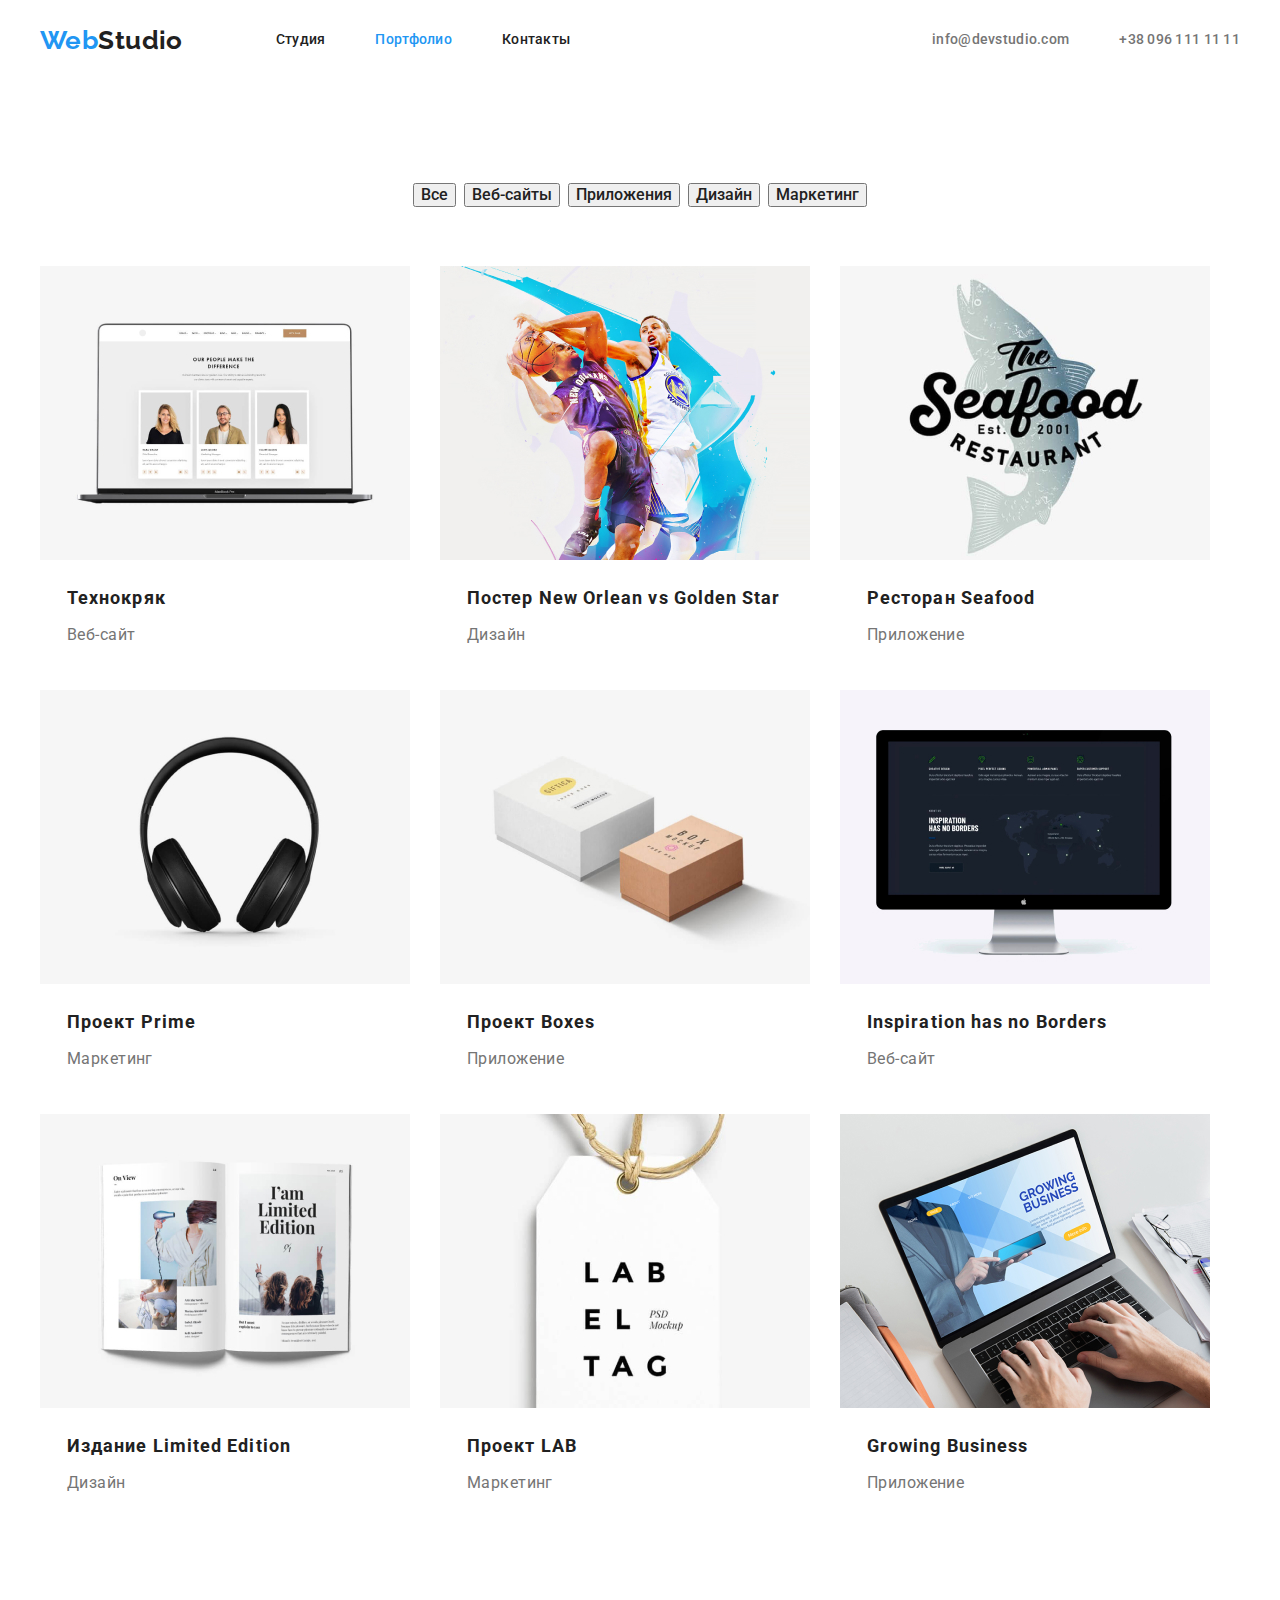
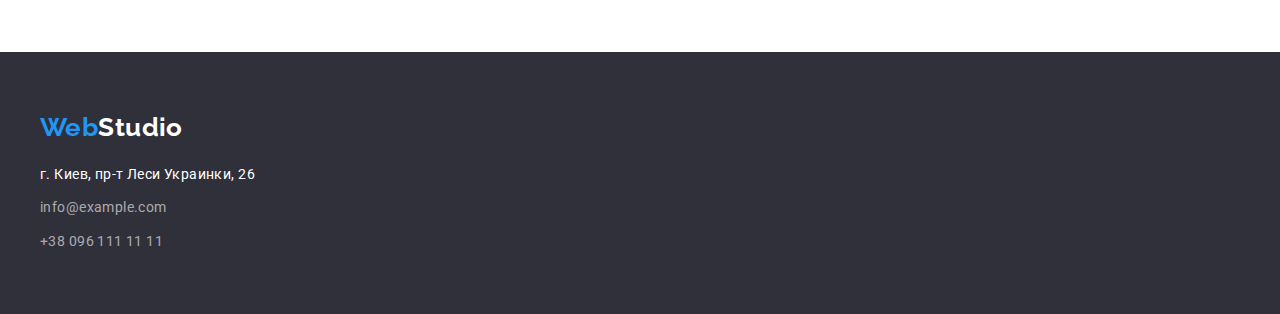
==== commit 5d26553f: "Исправляет подсветку текущей страницы" ====
--- a/portfolio.html
+++ b/portfolio.html
@@ -21,8 +21,8 @@
             <nav class="site-nav do-flex">
                 <a href="./" lang="en" class="logo"><span class="logo-web">Web</span>Studio</a>
                 <ul>
-                    <li class="nav-item"><a href="./index.html" class="link current">Студия</a></li>
-                    <li class="nav-item"><a href="./portfolio.html" class="link">Портфолио</a></li>
+                    <li class="nav-item"><a href="./index.html" class="link">Студия</a></li>
+                    <li class="nav-item"><a href="./portfolio.html" class="link current">Портфолио</a></li>
                     <li class="nav-item"><a href="" class="link">Контакты</a></li>
                 </ul>
             </nav>
@@ -128,7 +128,7 @@
             <a href="" class="item-link">
                 <img src="./images/portfolio-9.jpg" alt="Ноутбук с открытым веб-сайтом" width="370" height="294">
                 <h2 class="item-link company">Growing Business</h2>
-                <p href="" class="item-link filter">Приложение</p>
+                <p class="item-link filter">Приложение</p>
             </a>
         </li>
     </ul>
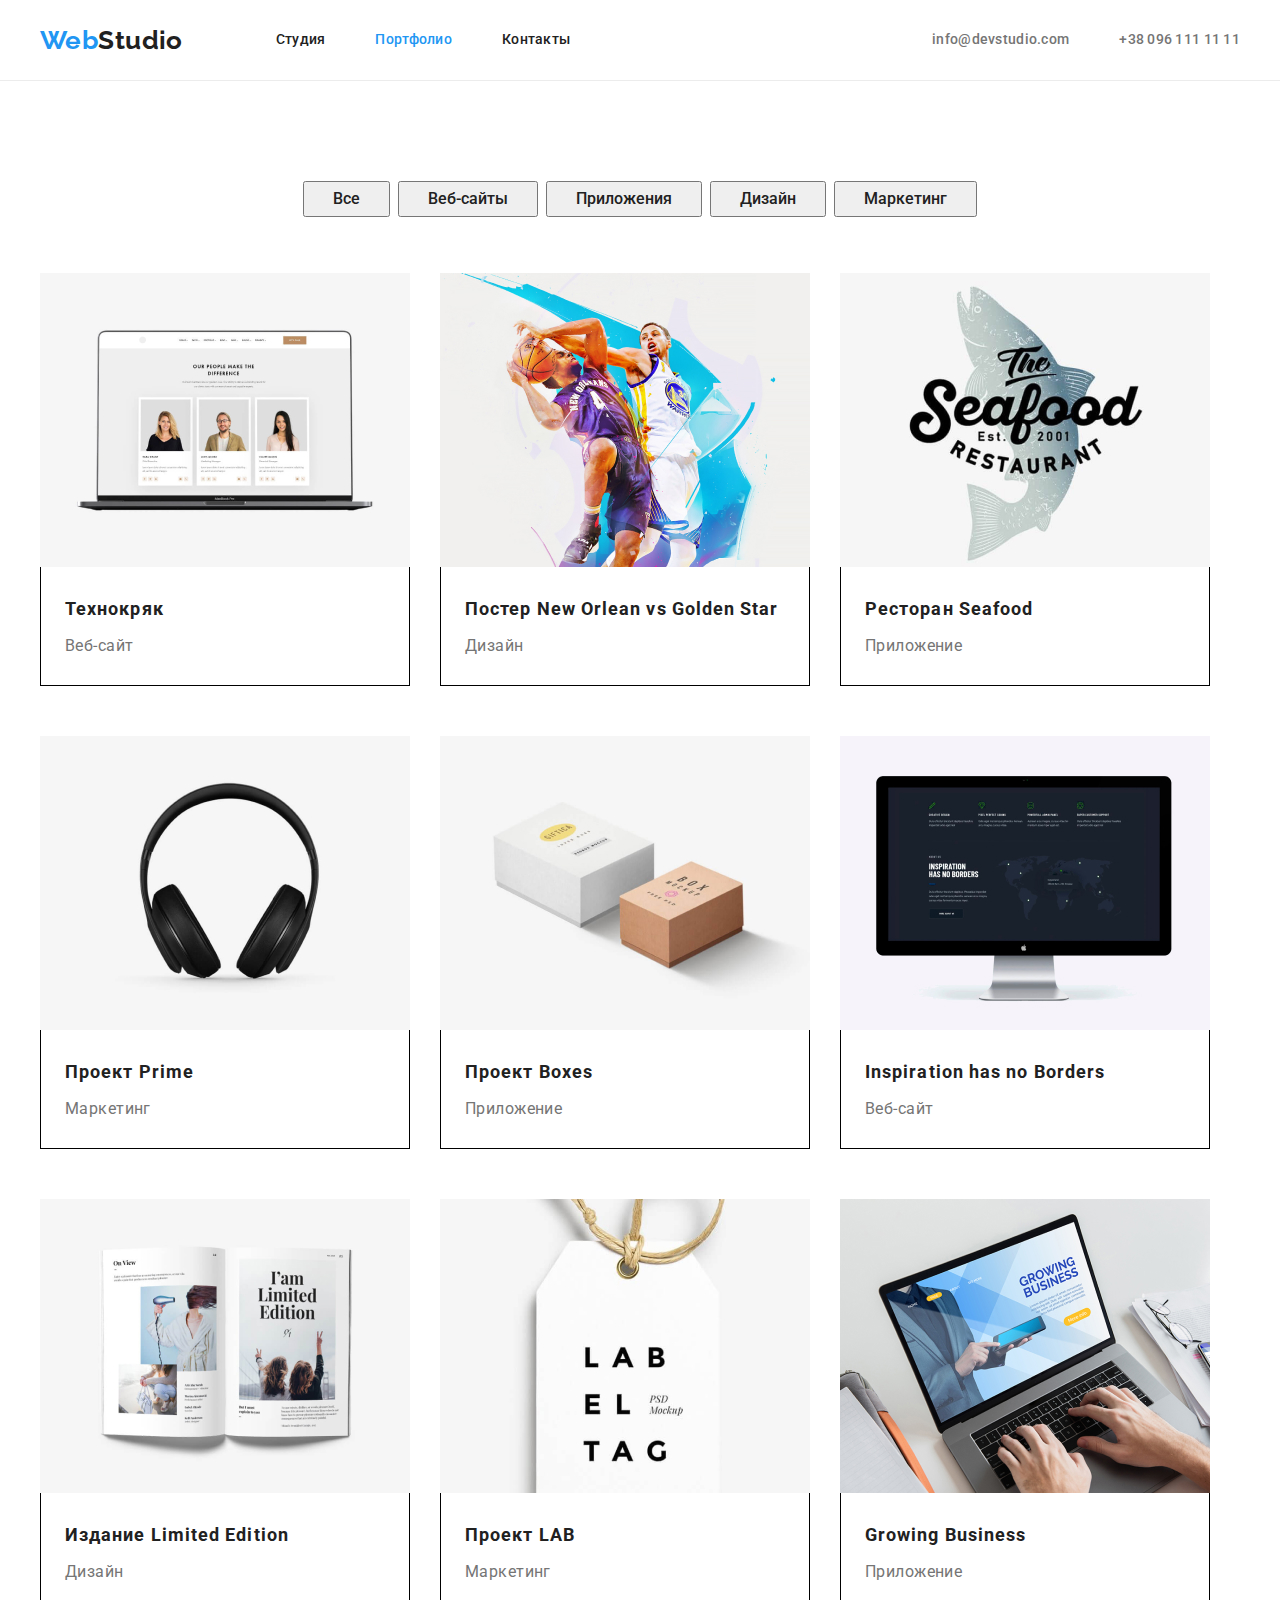
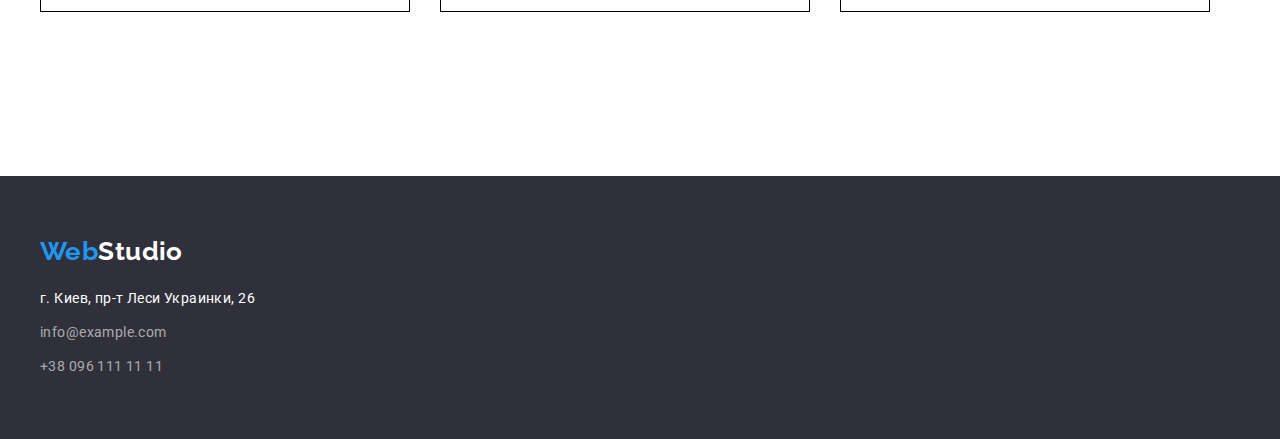
==== commit f5386adb: "Вносит правки по первым комментариям" ====
--- a/portfolio.html
+++ b/portfolio.html
@@ -41,27 +41,27 @@
     <ul class="filter filtr-flex">
         <li>
             <button type="button" class="filter-button">
-             Все
+             <p>Все</p>
              </button>
         </li>
         <li>
             <button type="button" class="filter-button">
-             Веб-сайты
+             <p>Веб-сайты</p>
              </button>
         </li>
         <li>
             <button type="button" class="filter-button">
-             Приложения
+             <p>Приложения</p>
              </button>
         </li>
         <li>
             <button type="button" class="filter-button">
-             Дизайн
+             <p>Дизайн</p>
              </button>
         </li>
         <li>
             <button type="button" class="filter-button">
-             Маркетинг
+             <p>Маркетинг</p>
              </button>
         </li>
     </ul>
@@ -71,64 +71,82 @@
         <li class="project-item">
             <a href="" class="item-link">
                 <img src="./images/portfolio-1.jpg" alt="Ноутбук с открытым веб-сайтом" width="370" height="294">
-                <h2 class="item-link company">Технокряк</h2>
-                <p class="item-link filter">Веб-сайт</p>
+                <div class="company-filter">
+                    <h2 class="item-link company">Технокряк</h2>
+                    <p class="item-link filter">Веб-сайт</p>
+                </div>    
             </a>
         </li>
         <li class="project-item">
             <a href="" class="item-link">
                 <img src="./images/portfolio-2.jpg" alt="Постер New Orlean" width="370" height="294">
-                <h2 class="item-link company">Постер New Orlean vs Golden Star</h2>
-                <p class="item-link filter">Дизайн</p>
+                <div class="company-filter">
+                    <h2 class="item-link company">Постер New Orlean vs Golden Star</h2>
+                    <p class="item-link filter">Дизайн</p>
+                </div>    
             </a>
         </li>
         <li class="project-item">
             <a href="" class="item-link">
                 <img src="./images/portfolio-3.jpg" alt="Логотип сиифууд" width="370" height="294">
-                <h2 class="item-link company">Ресторан Seafood</h2>
-                <p  class="item-link filter">Приложение</p>
+                <div class="company-filter">
+                    <h2 class="item-link company">Ресторан Seafood</h2>
+                    <p  class="item-link filter">Приложение</p>
+                </div>    
             </a>
         </li>
         <li class="project-item">
             <a href="" class="item-link">
                 <img src="./images/portfolio-4.jpg" alt="Наушники" width="370" height="294">
-                <h2 class="item-link company">Проект Prime</h2>
-                <p class="item-link filter">Маркетинг</p>
+                <div class="company-filter">
+                    <h2 class="item-link company">Проект Prime</h2>
+                    <p class="item-link filter">Маркетинг</p>
+                </div>    
             </a>
         </li>
         <li class="project-item">
             <a href="" class="item-link">
                 <img src="./images/portfolio-5.jpg" alt="Две коробки" width="370" height="294">
-                <h2 class="item-link company">Проект Boxes</h2>
-                <p class="item-link filter">Приложение</p>
+                <div class="company-filter">
+                    <h2 class="item-link company">Проект Boxes</h2>
+                    <p class="item-link filter">Приложение</p>
+                </div>    
             </a>
         </li>
         <li class="project-item">
             <a href="" class="item-link">
                 <img src="./images/portfolio-6.jpg" alt="Аймак с открытым веб-сайтом" width="370" height="294">
-                <h2 class="item-link company">Inspiration has no Borders</h2>
-                <p class="item-link filter">Веб-сайт</p>
+                <div class="company-filter">
+                    <h2 class="item-link company">Inspiration has no Borders</h2>
+                    <p class="item-link filter">Веб-сайт</p>
+                </div>    
             </a>
         </li>
         <li class="project-item">
             <a href="" class="item-link">
                 <img src="./images/portfolio-7.jpg" alt="Открытый журнал" width="370" height="294">
-                <h2 class="item-link company">Издание Limited Edition</h2>
-                <p class="item-link filter">Дизайн</p>
+                <div class="company-filter">
+                    <h2 class="item-link company">Издание Limited Edition</h2>
+                    <p class="item-link filter">Дизайн</p>
+                </div>    
             </a>
         </li>
         <li class="project-item">
             <a href=""  class="item-link">
                 <img src="./images/portfolio-8.jpg" alt="Лейбл на шнурочке" width="370" height="294">
-                <h2 class="item-link company">Проект LAB</h2>
-                <p class="item-link filter">Маркетинг</p>
+                <div class="company-filter">
+                    <h2 class="item-link company">Проект LAB</h2>
+                    <p class="item-link filter">Маркетинг</p>
+                </div>    
             </a>
         </li>
         <li class="project-item">
             <a href="" class="item-link">
                 <img src="./images/portfolio-9.jpg" alt="Ноутбук с открытым веб-сайтом" width="370" height="294">
-                <h2 class="item-link company">Growing Business</h2>
-                <p class="item-link filter">Приложение</p>
+                <div class="company-filter">
+                    <h2 class="item-link company">Growing Business</h2>
+                    <p class="item-link filter">Приложение</p>
+                </div>    
             </a>
         </li>
     </ul>
--- a/css/styles.css
+++ b/css/styles.css
@@ -42,6 +42,10 @@
   letter-spacing: 0.03em;
 }
 
+.header {
+  border-bottom: 1px solid #ececec;
+}
+
 .do-flex {
   display: flex;
 }
@@ -186,6 +190,10 @@
   text-align: center;
 }
 
+.filter-button p {
+  padding: 6px 22px;
+}
+
 /* Меняем шрифт героя */
 
 .hero {
@@ -299,10 +307,11 @@
 
 .team {
   background-color: var(--third-background-color);
+  padding-top: 94px;
+  padding-bottom: 94px;
 }
 
 .team h2 {
-  padding-top: 94px;
   margin-bottom: 50px;
 }
 
@@ -316,11 +325,7 @@
   justify-content: space-between;
 }
 
-.team ul {
-  padding-bottom: 94px;
-}
-
-.footer .container {
+.footer {
   padding-top: 60px;
   padding-bottom: 60px;
 }
@@ -364,7 +369,6 @@
 
 .projects img {
   display: block;
-  margin-bottom: 20px;
 }
 
 .projects H2 {
@@ -375,20 +379,20 @@
   margin-right: 30px;
 }
 
-.project-item p {
-  padding-bottom: 20px;
+.project-item:nth-child(3n) {
+  margin-right: 0;
 }
 
 .project-item {
   margin-bottom: 20px;
 }
 
-.item-link.filter {
-  text-align: left;
-  margin-left: 27px;
-}
-
-.item-link.company {
-  text-align: left;
-  margin-left: 27px;
-}
+.company-filter {
+  padding: 24px;
+  border: 1px solid black;
+  border-top: none;
+}
+
+.company-filter {
+  margin-bottom: 30px;
+}
